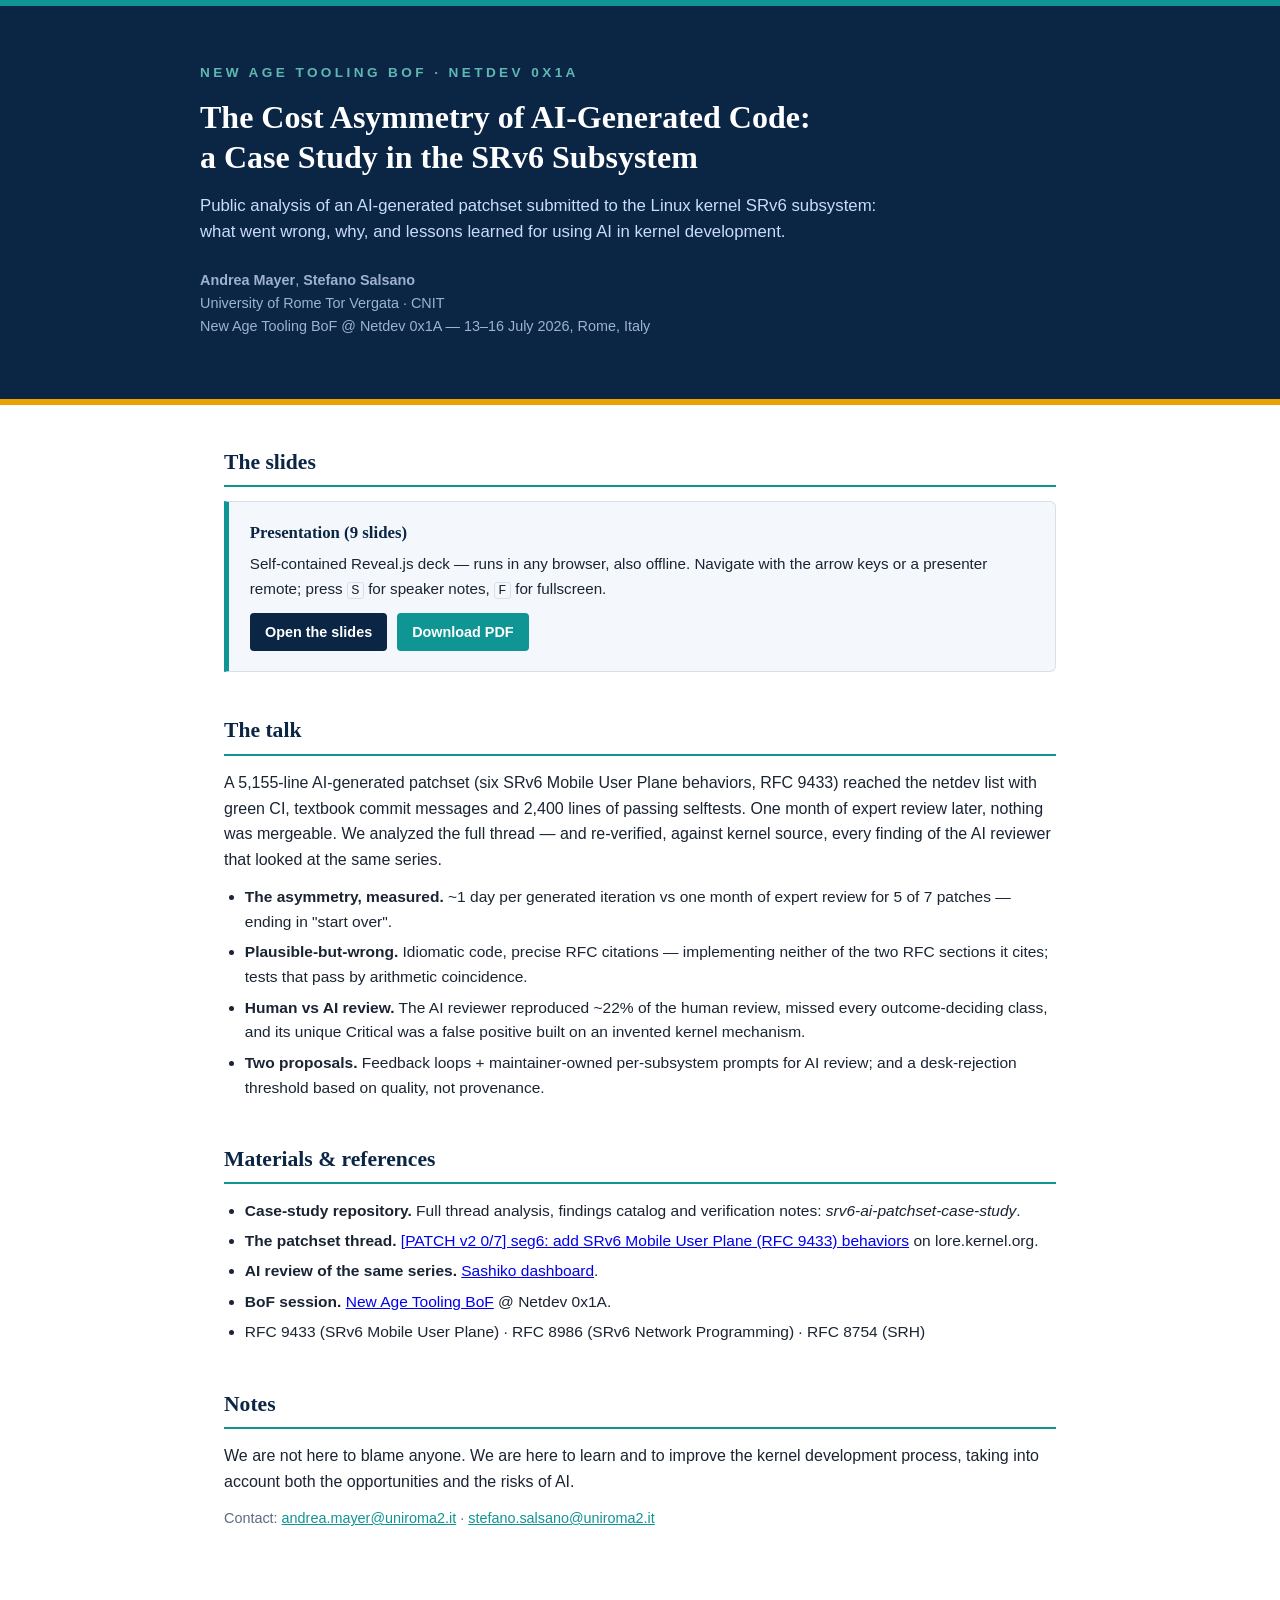
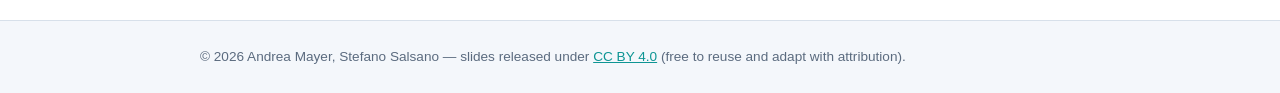
==== docs/index.html @ 7e3af733 "feat: aggiunge deck Reveal.js (9 slide) e landing page per il talk al BoF di Netdev 0x1A" ====
<!DOCTYPE html>
<html lang="en">
<head>
<meta charset="utf-8">
<meta name="viewport" content="width=device-width, initial-scale=1">
<title>The Cost Asymmetry of AI-Generated Code — Netdev 0x1A</title>
<meta name="description" content="Slides and materials for the talk 'The Cost Asymmetry of AI-Generated Code: a Case Study in the SRv6 Subsystem' — New Age Tooling BoF @ Netdev 0x1A, Rome 2026.">
<style>
  :root{ --navy:#0B2545; --navy2:#13315C; --teal:#0E9594; --teal-l:#5FB7B3;
         --amber:#E9A300; --ink:#1A2433; --mute:#5B6B7F; --panel:#F4F7FB; --line:#D7E0EA; }
  *{box-sizing:border-box; margin:0; padding:0;}
  body{font-family:Georgia,'Times New Roman',serif; color:var(--ink); background:#fff; line-height:1.6;}
  .sans{font-family:Calibri,'Segoe UI',Arial,sans-serif;}
  code{font-family:Consolas,'Menlo',monospace; font-size:.9em; background:var(--panel); border:1px solid var(--line); padding:0 .25em; border-radius:3px;}
  header{background:var(--navy); color:#fff; padding:3.5rem 1.5rem 3rem; border-top:6px solid var(--teal); border-bottom:6px solid var(--amber);}
  .wrap{max-width:880px; margin:0 auto;}
  .kicker{font-family:Calibri,'Segoe UI',Arial,sans-serif; font-size:.85rem; letter-spacing:.25em; color:var(--teal-l); font-weight:bold; text-transform:uppercase; margin-bottom:.8rem;}
  h1{font-size:2rem; line-height:1.25; margin-bottom:1rem;}
  header p.sub{color:#CADCFC; font-family:Calibri,'Segoe UI',Arial,sans-serif; font-size:1.05rem; max-width:680px;}
  header p.meta{color:#9DB2CE; font-family:Calibri,'Segoe UI',Arial,sans-serif; font-size:.9rem; margin-top:1.4rem;}
  main{padding:2.5rem 1.5rem 3rem;}
  section{margin-bottom:2.6rem;}
  h2{color:var(--navy); font-size:1.35rem; margin-bottom:.9rem; padding-bottom:.35rem; border-bottom:2px solid var(--teal);}
  p{margin-bottom:.8rem;}
  .card{background:var(--panel); border:1px solid var(--line); border-left:5px solid var(--teal); padding:1.1rem 1.3rem; margin-bottom:1rem; border-radius:0 6px 6px 0;}
  .card h3{color:var(--navy); font-size:1.05rem; margin-bottom:.35rem;}
  .card p{font-family:Calibri,'Segoe UI',Arial,sans-serif; font-size:.95rem; color:var(--ink); margin-bottom:.6rem;}
  a.btn{display:inline-block; font-family:Calibri,'Segoe UI',Arial,sans-serif; font-size:.9rem; font-weight:bold;
    background:var(--navy); color:#fff; text-decoration:none; padding:.45rem .95rem; border-radius:4px; margin:.15rem .35rem .15rem 0;}
  a.btn:hover{background:var(--navy2);}
  a.btn.alt{background:var(--teal);}
  a.btn.alt:hover{background:#0b7c7b;}
  ul.toc{font-family:Calibri,'Segoe UI',Arial,sans-serif; font-size:.97rem; margin:.4rem 0 .4rem 1.3rem;}
  ul.toc li{margin-bottom:.35rem;}
  footer{background:var(--panel); border-top:1px solid var(--line); padding:1.6rem 1.5rem; font-family:Calibri,'Segoe UI',Arial,sans-serif; font-size:.85rem; color:var(--mute);}
  footer a{color:var(--teal);}
</style>
</head>
<body>

<header>
  <div class="wrap">
    <div class="kicker">New Age Tooling BoF &middot; Netdev 0x1A</div>
    <h1>The Cost Asymmetry of AI-Generated Code:<br>a Case Study in the SRv6 Subsystem</h1>
    <p class="sub">Public analysis of an AI-generated patchset submitted to the Linux kernel SRv6 subsystem:
       what went wrong, why, and lessons learned for using AI in kernel development.</p>
    <p class="meta"><strong>Andrea Mayer</strong>, <strong>Stefano Salsano</strong><br>
       University of Rome Tor Vergata &middot; CNIT<br>
       New Age Tooling BoF @ Netdev 0x1A &mdash; 13&ndash;16 July 2026, Rome, Italy</p>
  </div>
</header>

<main class="wrap">

  <!-- The slides FIRST -->
  <section>
    <h2>The slides</h2>
    <div class="card">
      <h3>Presentation (9 slides)</h3>
      <p>Self-contained Reveal.js deck &mdash; runs in any browser, also offline. Navigate with the arrow keys or a
         presenter remote; press <code>S</code> for speaker notes, <code>F</code> for fullscreen.</p>
      <a class="btn" href="slides/presentation.html">Open the slides</a>
      <a class="btn alt" href="slides/presentation.pdf">Download PDF</a>
    </div>
  </section>

  <section>
    <h2>The talk</h2>
    <p class="sans">A 5,155-line AI-generated patchset (six SRv6 Mobile User Plane behaviors, RFC 9433) reached the
       netdev list with green CI, textbook commit messages and 2,400 lines of passing selftests. One month of expert
       review later, nothing was mergeable. We analyzed the full thread — and re-verified, against kernel source,
       every finding of the AI reviewer that looked at the same series.</p>
    <ul class="toc">
      <li><strong>The asymmetry, measured.</strong> ~1 day per generated iteration vs one month of expert review for 5 of 7 patches &mdash; ending in "start over".</li>
      <li><strong>Plausible-but-wrong.</strong> Idiomatic code, precise RFC citations &mdash; implementing neither of the two RFC sections it cites; tests that pass by arithmetic coincidence.</li>
      <li><strong>Human vs AI review.</strong> The AI reviewer reproduced ~22% of the human review, missed every outcome-deciding class, and its unique Critical was a false positive built on an invented kernel mechanism.</li>
      <li><strong>Two proposals.</strong> Feedback loops + maintainer-owned per-subsystem prompts for AI review; and a desk-rejection threshold based on quality, not provenance.</li>
    </ul>
  </section>

  <section>
    <h2>Materials &amp; references</h2>
    <ul class="toc">
      <li><strong>Case-study repository.</strong> Full thread analysis, findings catalog and verification notes: <em>srv6-ai-patchset-case-study</em>.</li>
      <li><strong>The patchset thread.</strong> <a href="https://lore.kernel.org/netdev/20260505-seg6-mobile-v2-0-9e8022bdfdb6@gmail.com/">[PATCH v2 0/7] seg6: add SRv6 Mobile User Plane (RFC 9433) behaviors</a> on lore.kernel.org.</li>
      <li><strong>AI review of the same series.</strong> <a href="https://netdev-ai.bots.linux.dev/sashiko/#/patchset/20260505-seg6-mobile-v2-0-9e8022bdfdb6%40gmail.com">Sashiko dashboard</a>.</li>
      <li><strong>BoF session.</strong> <a href="https://netdevconf.info/0x1A/sessions/bof/new-age-tooling-bof.html">New Age Tooling BoF</a> @ Netdev 0x1A.</li>
      <li>RFC 9433 (SRv6 Mobile User Plane) &middot; RFC 8986 (SRv6 Network Programming) &middot; RFC 8754 (SRH)</li>
    </ul>
  </section>

  <section>
    <h2>Notes</h2>
    <p class="sans">We are not here to blame anyone. We are here to learn and to improve the kernel development
       process, taking into account both the opportunities and the risks of AI.</p>
    <p class="sans" style="font-size:.9rem; color:var(--mute);">Contact:
       <a href="mailto:andrea.mayer@uniroma2.it" style="color:var(--teal);">andrea.mayer@uniroma2.it</a> &middot;
       <a href="mailto:stefano.salsano@uniroma2.it" style="color:var(--teal);">stefano.salsano@uniroma2.it</a></p>
  </section>

</main>

<footer>
  <div class="wrap">
    &copy; 2026 Andrea Mayer, Stefano Salsano &mdash; slides released under
    <a href="https://creativecommons.org/licenses/by/4.0/">CC BY 4.0</a>
    (free to reuse and adapt with attribution).
  </div>
</footer>

</body>
</html>
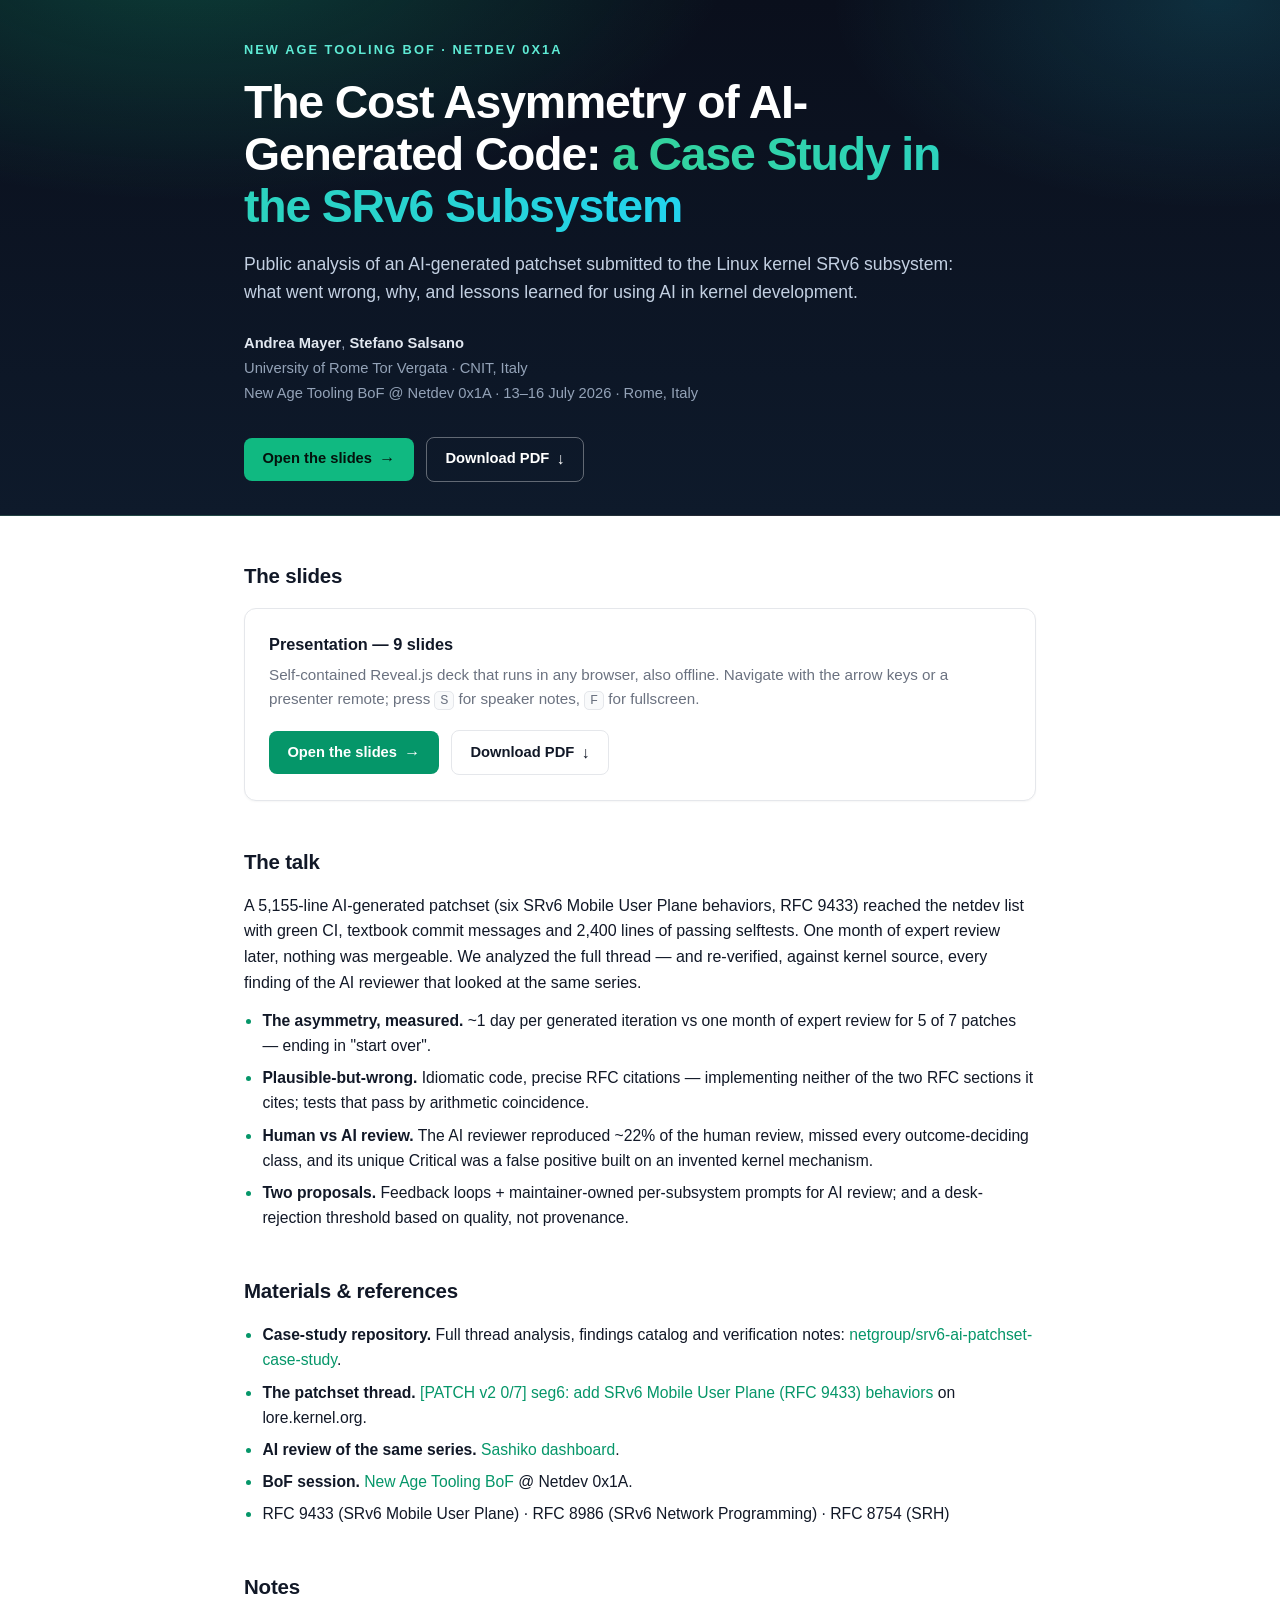
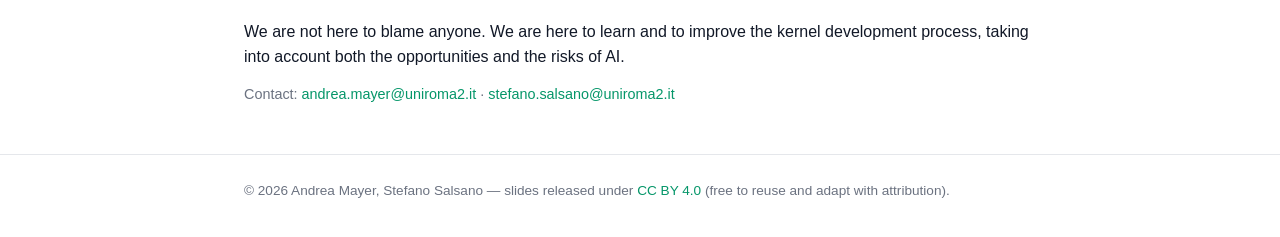
==== commit 1610abc6: "feat: landing page dark-hero dal catalogo aggiornato e loghi ufficiali nel deck" ====
--- a/docs/index.html
+++ b/docs/index.html
@@ -5,48 +5,93 @@
 <meta name="viewport" content="width=device-width, initial-scale=1">
 <title>The Cost Asymmetry of AI-Generated Code — Netdev 0x1A</title>
 <meta name="description" content="Slides and materials for the talk 'The Cost Asymmetry of AI-Generated Code: a Case Study in the SRv6 Subsystem' — New Age Tooling BoF @ Netdev 0x1A, Rome 2026.">
+<meta property="og:type" content="website">
+<meta property="og:title" content="The Cost Asymmetry of AI-Generated Code: a Case Study in the SRv6 Subsystem">
+<meta property="og:description" content="Slides and materials for the talk — New Age Tooling BoF @ Netdev 0x1A, Rome 2026.">
+<meta property="og:url" content="https://netgroup.github.io/srv6-ai-patchset-case-study/">
 <style>
-  :root{ --navy:#0B2545; --navy2:#13315C; --teal:#0E9594; --teal-l:#5FB7B3;
-         --amber:#E9A300; --ink:#1A2433; --mute:#5B6B7F; --panel:#F4F7FB; --line:#D7E0EA; }
+  :root{
+    --ink:#111827; --mute:#6b7280; --line:#e5e7eb; --panel:#f9fafb;
+    --accent:#059669; --accent-d:#047857; --accent-soft:#e7f6ef; --accent-ink:#065f46;
+    --hero-bg1:#0a0f1c; --hero-bg2:#0e1a2b; --hero-mute:#94a3b8; --hero-line:rgba(255,255,255,.1);
+  }
   *{box-sizing:border-box; margin:0; padding:0;}
-  body{font-family:Georgia,'Times New Roman',serif; color:var(--ink); background:#fff; line-height:1.6;}
-  .sans{font-family:Calibri,'Segoe UI',Arial,sans-serif;}
-  code{font-family:Consolas,'Menlo',monospace; font-size:.9em; background:var(--panel); border:1px solid var(--line); padding:0 .25em; border-radius:3px;}
-  header{background:var(--navy); color:#fff; padding:3.5rem 1.5rem 3rem; border-top:6px solid var(--teal); border-bottom:6px solid var(--amber);}
-  .wrap{max-width:880px; margin:0 auto;}
-  .kicker{font-family:Calibri,'Segoe UI',Arial,sans-serif; font-size:.85rem; letter-spacing:.25em; color:var(--teal-l); font-weight:bold; text-transform:uppercase; margin-bottom:.8rem;}
-  h1{font-size:2rem; line-height:1.25; margin-bottom:1rem;}
-  header p.sub{color:#CADCFC; font-family:Calibri,'Segoe UI',Arial,sans-serif; font-size:1.05rem; max-width:680px;}
-  header p.meta{color:#9DB2CE; font-family:Calibri,'Segoe UI',Arial,sans-serif; font-size:.9rem; margin-top:1.4rem;}
-  main{padding:2.5rem 1.5rem 3rem;}
-  section{margin-bottom:2.6rem;}
-  h2{color:var(--navy); font-size:1.35rem; margin-bottom:.9rem; padding-bottom:.35rem; border-bottom:2px solid var(--teal);}
+  body{font-family:ui-sans-serif,-apple-system,"Segoe UI",Inter,Roboto,"Helvetica Neue",Arial,sans-serif;
+       background:#fff; color:var(--ink); line-height:1.6; -webkit-font-smoothing:antialiased;}
+  .wrap{max-width:840px; margin:0 auto; padding:0 1.5rem;}
+  a{color:var(--accent); text-decoration:none;}
+  a:hover{text-decoration:underline;}
+  code{font-family:ui-monospace,Consolas,Menlo,monospace; font-size:.9em; background:var(--panel);
+       border:1px solid var(--line); padding:.05em .35em; border-radius:5px;}
+
+  /* ---- dark hero with gradient + glow ---- */
+  header{
+    color:#fff; padding:2.52rem 0 1.92rem;
+    background:
+      radial-gradient(900px 420px at 15% -10%, rgba(16,185,129,.28), transparent 60%),
+      radial-gradient(700px 380px at 95% 0%, rgba(34,211,238,.16), transparent 55%),
+      linear-gradient(180deg, var(--hero-bg1), var(--hero-bg2));
+    border-bottom:1px solid var(--hero-line);
+  }
+  .kicker{font-size:.8rem; font-weight:650; letter-spacing:.16em; text-transform:uppercase;
+          color:#5eead4; margin-bottom:1rem;}
+  h1{font-size:clamp(2.1rem, 4.6vw, 2.9rem); line-height:1.12; letter-spacing:-.025em;
+     font-weight:750; max-width:28ch;}
+  h1 .grad{background:linear-gradient(90deg,#34d399,#22d3ee); -webkit-background-clip:text;
+           background-clip:text; color:transparent;}
+  .sub{font-size:1.1rem; color:#c3d0e2; max-width:74ch; margin-top:1.1rem;}
+  .meta{font-size:.92rem; color:var(--hero-mute); margin-top:1.5rem; line-height:1.7;}
+  .meta strong{color:#e2e8f0; font-weight:600;}
+  .hero-actions{margin-top:1.8rem;}
+  .btn{display:inline-flex; align-items:center; gap:.45rem; font-size:.92rem; font-weight:600;
+       border-radius:8px; padding:.6rem 1.15rem; margin:.15rem .5rem .15rem 0;
+       transition:background .15s ease, border-color .15s ease;}
+  .btn.primary{background:#10b981; color:#04120c;}
+  .btn.primary:hover{background:#34d399; text-decoration:none;}
+  .btn.hero-ghost{border:1px solid rgba(255,255,255,.35); color:#fff; background:transparent;}
+  .btn.hero-ghost:hover{border-color:#fff; background:rgba(255,255,255,.06); text-decoration:none;}
+  .btn .ico{font-size:1rem; line-height:1;}
+
+  /* ---- light body ---- */
+  main{padding-bottom:3rem;}
+  section{margin-top:2.8rem;}
+  h2{font-size:1.28rem; font-weight:700; letter-spacing:-.01em; margin-bottom:.9rem;}
   p{margin-bottom:.8rem;}
-  .card{background:var(--panel); border:1px solid var(--line); border-left:5px solid var(--teal); padding:1.1rem 1.3rem; margin-bottom:1rem; border-radius:0 6px 6px 0;}
-  .card h3{color:var(--navy); font-size:1.05rem; margin-bottom:.35rem;}
-  .card p{font-family:Calibri,'Segoe UI',Arial,sans-serif; font-size:.95rem; color:var(--ink); margin-bottom:.6rem;}
-  a.btn{display:inline-block; font-family:Calibri,'Segoe UI',Arial,sans-serif; font-size:.9rem; font-weight:bold;
-    background:var(--navy); color:#fff; text-decoration:none; padding:.45rem .95rem; border-radius:4px; margin:.15rem .35rem .15rem 0;}
-  a.btn:hover{background:var(--navy2);}
-  a.btn.alt{background:var(--teal);}
-  a.btn.alt:hover{background:#0b7c7b;}
-  ul.toc{font-family:Calibri,'Segoe UI',Arial,sans-serif; font-size:.97rem; margin:.4rem 0 .4rem 1.3rem;}
-  ul.toc li{margin-bottom:.35rem;}
-  footer{background:var(--panel); border-top:1px solid var(--line); padding:1.6rem 1.5rem; font-family:Calibri,'Segoe UI',Arial,sans-serif; font-size:.85rem; color:var(--mute);}
-  footer a{color:var(--teal);}
+  ul.toc{margin:.4rem 0 .4rem 1.15rem; font-size:.98rem;}
+  ul.toc li{margin-bottom:.45rem;}
+  ul.toc li::marker{color:var(--accent);}
+  .tag{display:inline-block; font-size:.68rem; font-weight:700; letter-spacing:.07em; text-transform:uppercase;
+       background:var(--accent-soft); color:var(--accent-ink); padding:.16rem .5rem; border-radius:999px;
+       margin-left:.35rem; vertical-align:middle;}
+  .card{background:#fff; border:1px solid var(--line); border-radius:12px; padding:1.4rem 1.5rem;
+        box-shadow:0 1px 2px rgba(0,0,0,.04); transition:box-shadow .18s ease, transform .18s ease;}
+  .card:hover{box-shadow:0 6px 20px rgba(0,0,0,.07); transform:translateY(-1px);}
+  .card h3{font-size:1.02rem; font-weight:650; margin-bottom:.35rem;}
+  .card p{color:var(--mute); font-size:.95rem; margin-bottom:1rem;}
+  .btn.body-primary{background:var(--accent); color:#fff;}
+  .btn.body-primary:hover{background:var(--accent-d); text-decoration:none;}
+  .btn.ghost{border:1px solid var(--line); color:var(--ink); background:transparent;}
+  .btn.ghost:hover{background:var(--panel); text-decoration:none;}
+
+  footer{border-top:1px solid var(--line); padding:1.6rem 0 2.2rem; margin-top:3rem;
+         font-size:.85rem; color:var(--mute);}
 </style>
 </head>
 <body>
 
 <header>
   <div class="wrap">
-    <div class="kicker">New Age Tooling BoF &middot; Netdev 0x1A</div>
-    <h1>The Cost Asymmetry of AI-Generated Code:<br>a Case Study in the SRv6 Subsystem</h1>
+    <div class="kicker">New Age Tooling BoF · Netdev 0x1A</div>
+    <h1>The Cost Asymmetry of AI-Generated Code: <span class="grad">a Case Study in the SRv6 Subsystem</span></h1>
     <p class="sub">Public analysis of an AI-generated patchset submitted to the Linux kernel SRv6 subsystem:
        what went wrong, why, and lessons learned for using AI in kernel development.</p>
     <p class="meta"><strong>Andrea Mayer</strong>, <strong>Stefano Salsano</strong><br>
-       University of Rome Tor Vergata &middot; CNIT<br>
-       New Age Tooling BoF @ Netdev 0x1A &mdash; 13&ndash;16 July 2026, Rome, Italy</p>
+       University of Rome Tor Vergata · CNIT, Italy<br>
+       New Age Tooling BoF @ Netdev 0x1A · 13&ndash;16 July 2026 · Rome, Italy</p>
+    <div class="hero-actions">
+      <a class="btn primary" href="slides/presentation.html"><span>Open the slides</span><span class="ico">→</span></a>
+      <a class="btn hero-ghost" href="slides/presentation.pdf"><span>Download PDF</span><span class="ico">↓</span></a>
+    </div>
   </div>
 </header>
 
@@ -56,23 +101,23 @@
   <section>
     <h2>The slides</h2>
     <div class="card">
-      <h3>Presentation (9 slides)</h3>
-      <p>Self-contained Reveal.js deck &mdash; runs in any browser, also offline. Navigate with the arrow keys or a
-         presenter remote; press <code>S</code> for speaker notes, <code>F</code> for fullscreen.</p>
-      <a class="btn" href="slides/presentation.html">Open the slides</a>
-      <a class="btn alt" href="slides/presentation.pdf">Download PDF</a>
+      <h3>Presentation — 9 slides</h3>
+      <p>Self-contained Reveal.js deck that runs in any browser, also offline. Navigate with the arrow keys
+         or a presenter remote; press <code>S</code> for speaker notes, <code>F</code> for fullscreen.</p>
+      <a class="btn body-primary" href="slides/presentation.html"><span>Open the slides</span><span class="ico">→</span></a>
+      <a class="btn ghost" href="slides/presentation.pdf"><span>Download PDF</span><span class="ico">↓</span></a>
     </div>
   </section>
 
   <section>
     <h2>The talk</h2>
-    <p class="sans">A 5,155-line AI-generated patchset (six SRv6 Mobile User Plane behaviors, RFC 9433) reached the
-       netdev list with green CI, textbook commit messages and 2,400 lines of passing selftests. One month of expert
-       review later, nothing was mergeable. We analyzed the full thread — and re-verified, against kernel source,
-       every finding of the AI reviewer that looked at the same series.</p>
+    <p>A 5,155-line AI-generated patchset (six SRv6 Mobile User Plane behaviors, RFC 9433) reached the
+       netdev list with green CI, textbook commit messages and 2,400 lines of passing selftests. One month
+       of expert review later, nothing was mergeable. We analyzed the full thread — and re-verified, against
+       kernel source, every finding of the AI reviewer that looked at the same series.</p>
     <ul class="toc">
-      <li><strong>The asymmetry, measured.</strong> ~1 day per generated iteration vs one month of expert review for 5 of 7 patches &mdash; ending in "start over".</li>
-      <li><strong>Plausible-but-wrong.</strong> Idiomatic code, precise RFC citations &mdash; implementing neither of the two RFC sections it cites; tests that pass by arithmetic coincidence.</li>
+      <li><strong>The asymmetry, measured.</strong> ~1 day per generated iteration vs one month of expert review for 5 of 7 patches — ending in "start over".</li>
+      <li><strong>Plausible-but-wrong.</strong> Idiomatic code, precise RFC citations — implementing neither of the two RFC sections it cites; tests that pass by arithmetic coincidence.</li>
       <li><strong>Human vs AI review.</strong> The AI reviewer reproduced ~22% of the human review, missed every outcome-deciding class, and its unique Critical was a false positive built on an invented kernel mechanism.</li>
       <li><strong>Two proposals.</strong> Feedback loops + maintainer-owned per-subsystem prompts for AI review; and a desk-rejection threshold based on quality, not provenance.</li>
     </ul>
@@ -81,28 +126,29 @@
   <section>
     <h2>Materials &amp; references</h2>
     <ul class="toc">
-      <li><strong>Case-study repository.</strong> Full thread analysis, findings catalog and verification notes: <em>srv6-ai-patchset-case-study</em>.</li>
+      <li><strong>Case-study repository.</strong> Full thread analysis, findings catalog and verification notes:
+          <a href="https://github.com/netgroup/srv6-ai-patchset-case-study">netgroup/srv6-ai-patchset-case-study</a>.</li>
       <li><strong>The patchset thread.</strong> <a href="https://lore.kernel.org/netdev/20260505-seg6-mobile-v2-0-9e8022bdfdb6@gmail.com/">[PATCH v2 0/7] seg6: add SRv6 Mobile User Plane (RFC 9433) behaviors</a> on lore.kernel.org.</li>
       <li><strong>AI review of the same series.</strong> <a href="https://netdev-ai.bots.linux.dev/sashiko/#/patchset/20260505-seg6-mobile-v2-0-9e8022bdfdb6%40gmail.com">Sashiko dashboard</a>.</li>
       <li><strong>BoF session.</strong> <a href="https://netdevconf.info/0x1A/sessions/bof/new-age-tooling-bof.html">New Age Tooling BoF</a> @ Netdev 0x1A.</li>
-      <li>RFC 9433 (SRv6 Mobile User Plane) &middot; RFC 8986 (SRv6 Network Programming) &middot; RFC 8754 (SRH)</li>
+      <li>RFC 9433 (SRv6 Mobile User Plane) · RFC 8986 (SRv6 Network Programming) · RFC 8754 (SRH)</li>
     </ul>
   </section>
 
   <section>
     <h2>Notes</h2>
-    <p class="sans">We are not here to blame anyone. We are here to learn and to improve the kernel development
-       process, taking into account both the opportunities and the risks of AI.</p>
-    <p class="sans" style="font-size:.9rem; color:var(--mute);">Contact:
-       <a href="mailto:andrea.mayer@uniroma2.it" style="color:var(--teal);">andrea.mayer@uniroma2.it</a> &middot;
-       <a href="mailto:stefano.salsano@uniroma2.it" style="color:var(--teal);">stefano.salsano@uniroma2.it</a></p>
+    <p>We are not here to blame anyone. We are here to learn and to improve the kernel development process,
+       taking into account both the opportunities and the risks of AI.</p>
+    <p style="font-size:.9rem; color:var(--mute);">Contact:
+       <a href="mailto:andrea.mayer@uniroma2.it">andrea.mayer@uniroma2.it</a> ·
+       <a href="mailto:stefano.salsano@uniroma2.it">stefano.salsano@uniroma2.it</a></p>
   </section>
 
 </main>
 
 <footer>
   <div class="wrap">
-    &copy; 2026 Andrea Mayer, Stefano Salsano &mdash; slides released under
+    © 2026 Andrea Mayer, Stefano Salsano — slides released under
     <a href="https://creativecommons.org/licenses/by/4.0/">CC BY 4.0</a>
     (free to reuse and adapt with attribution).
   </div>
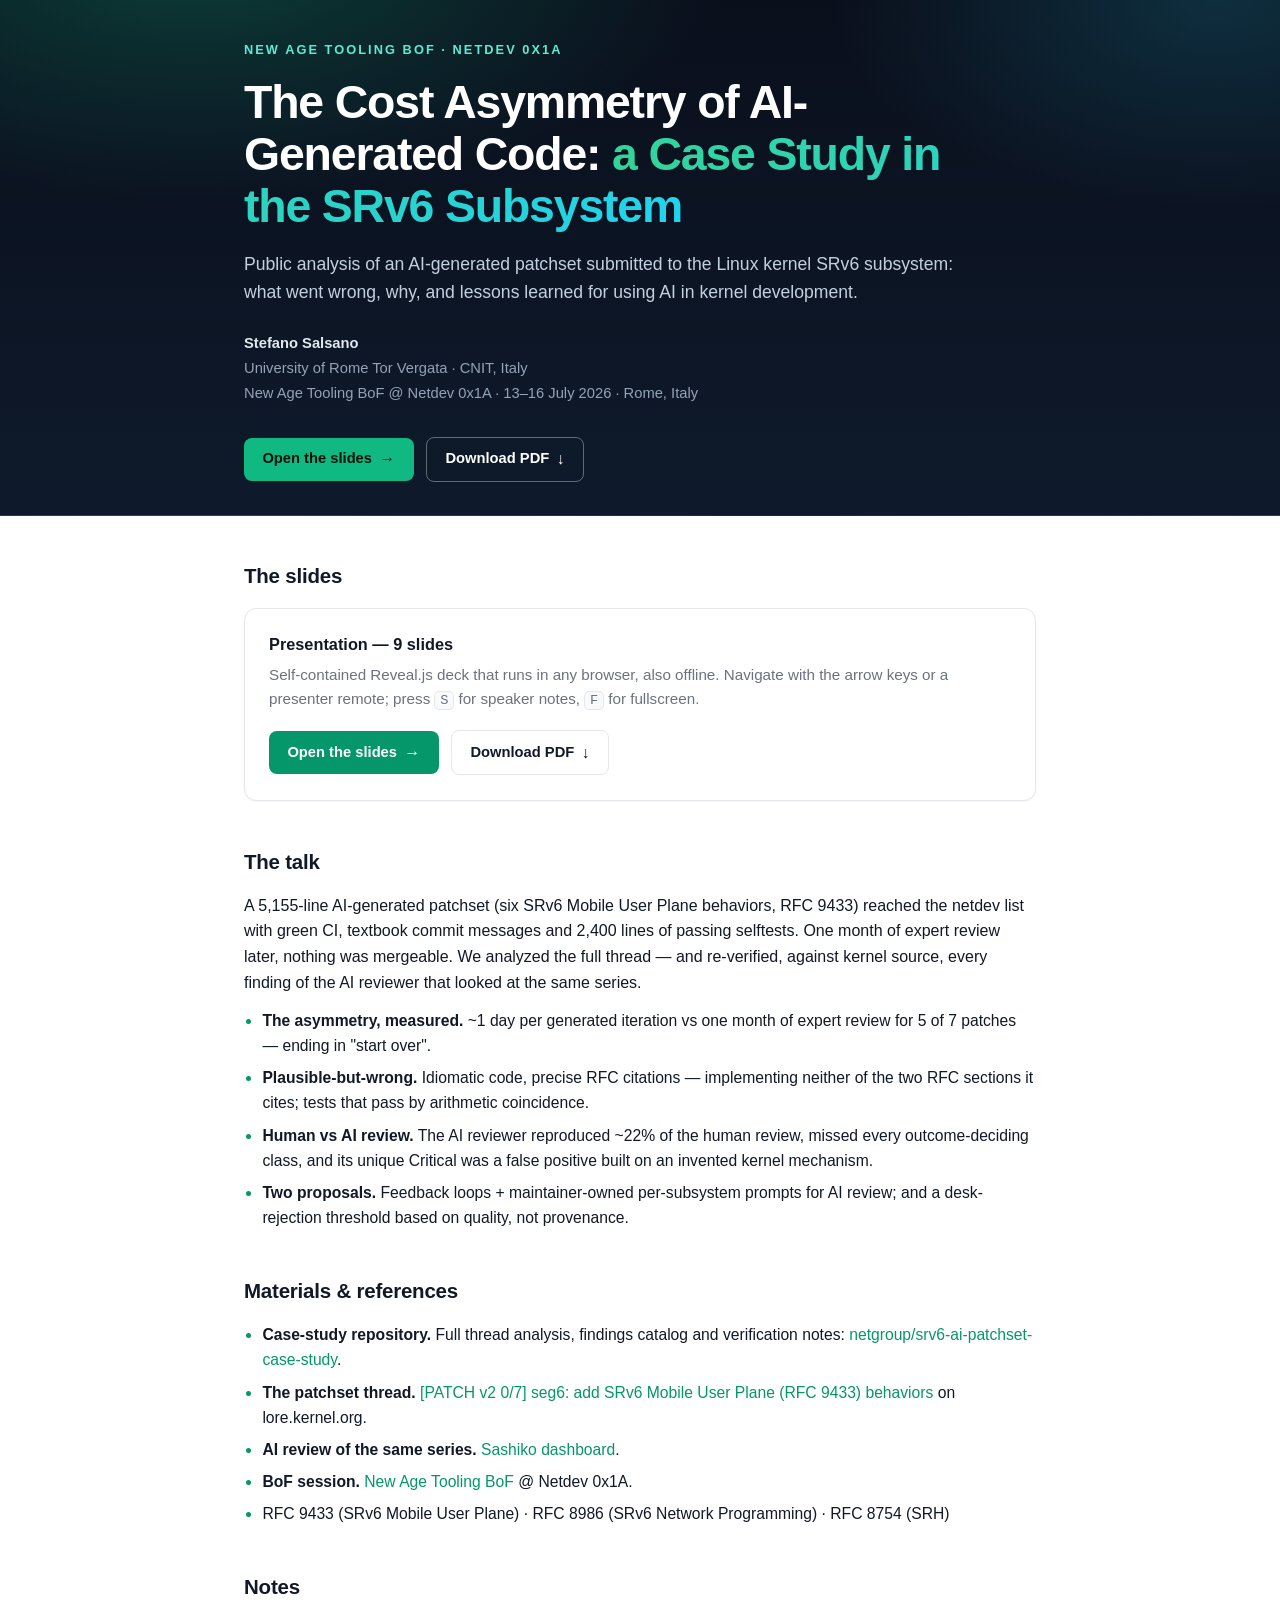
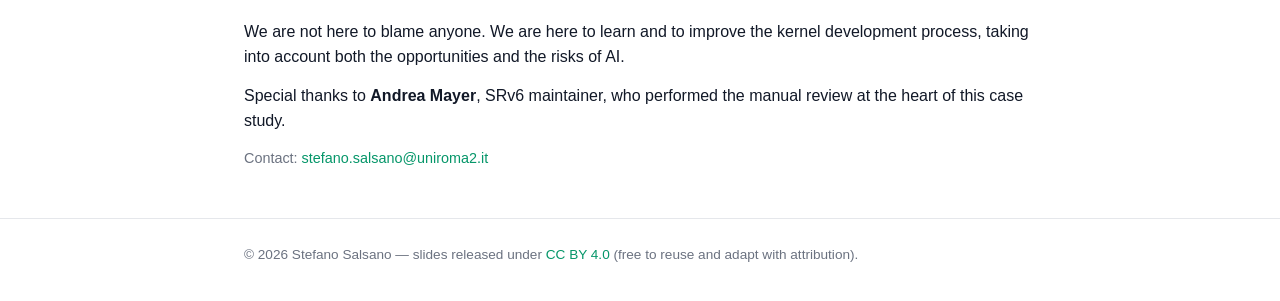
==== commit 658d3988: "docs: Salsano unico autore; Andrea Mayer indicato come maintainer/reviewer con ringraziamento in chi" ====
--- a/docs/index.html
+++ b/docs/index.html
@@ -85,12 +85,12 @@
     <h1>The Cost Asymmetry of AI-Generated Code: <span class="grad">a Case Study in the SRv6 Subsystem</span></h1>
     <p class="sub">Public analysis of an AI-generated patchset submitted to the Linux kernel SRv6 subsystem:
        what went wrong, why, and lessons learned for using AI in kernel development.</p>
-    <p class="meta"><strong>Andrea Mayer</strong>, <strong>Stefano Salsano</strong><br>
+    <p class="meta"><strong>Stefano Salsano</strong><br>
        University of Rome Tor Vergata · CNIT, Italy<br>
        New Age Tooling BoF @ Netdev 0x1A · 13&ndash;16 July 2026 · Rome, Italy</p>
     <div class="hero-actions">
       <a class="btn primary" href="slides/presentation.html"><span>Open the slides</span><span class="ico">→</span></a>
-      <a class="btn hero-ghost" href="slides/presentation.pdf"><span>Download PDF</span><span class="ico">↓</span></a>
+      <a class="btn hero-ghost" href="slides/srv6-ai-case-study-netdev0x1A.pdf"><span>Download PDF</span><span class="ico">↓</span></a>
     </div>
   </div>
 </header>
@@ -105,7 +105,7 @@
       <p>Self-contained Reveal.js deck that runs in any browser, also offline. Navigate with the arrow keys
          or a presenter remote; press <code>S</code> for speaker notes, <code>F</code> for fullscreen.</p>
       <a class="btn body-primary" href="slides/presentation.html"><span>Open the slides</span><span class="ico">→</span></a>
-      <a class="btn ghost" href="slides/presentation.pdf"><span>Download PDF</span><span class="ico">↓</span></a>
+      <a class="btn ghost" href="slides/srv6-ai-case-study-netdev0x1A.pdf"><span>Download PDF</span><span class="ico">↓</span></a>
     </div>
   </section>
 
@@ -139,8 +139,9 @@
     <h2>Notes</h2>
     <p>We are not here to blame anyone. We are here to learn and to improve the kernel development process,
        taking into account both the opportunities and the risks of AI.</p>
+    <p>Special thanks to <strong>Andrea Mayer</strong>, SRv6 maintainer, who performed the manual review at the
+       heart of this case study.</p>
     <p style="font-size:.9rem; color:var(--mute);">Contact:
-       <a href="mailto:andrea.mayer@uniroma2.it">andrea.mayer@uniroma2.it</a> ·
        <a href="mailto:stefano.salsano@uniroma2.it">stefano.salsano@uniroma2.it</a></p>
   </section>
 
@@ -148,7 +149,7 @@
 
 <footer>
   <div class="wrap">
-    © 2026 Andrea Mayer, Stefano Salsano — slides released under
+    © 2026 Stefano Salsano — slides released under
     <a href="https://creativecommons.org/licenses/by/4.0/">CC BY 4.0</a>
     (free to reuse and adapt with attribution).
   </div>
